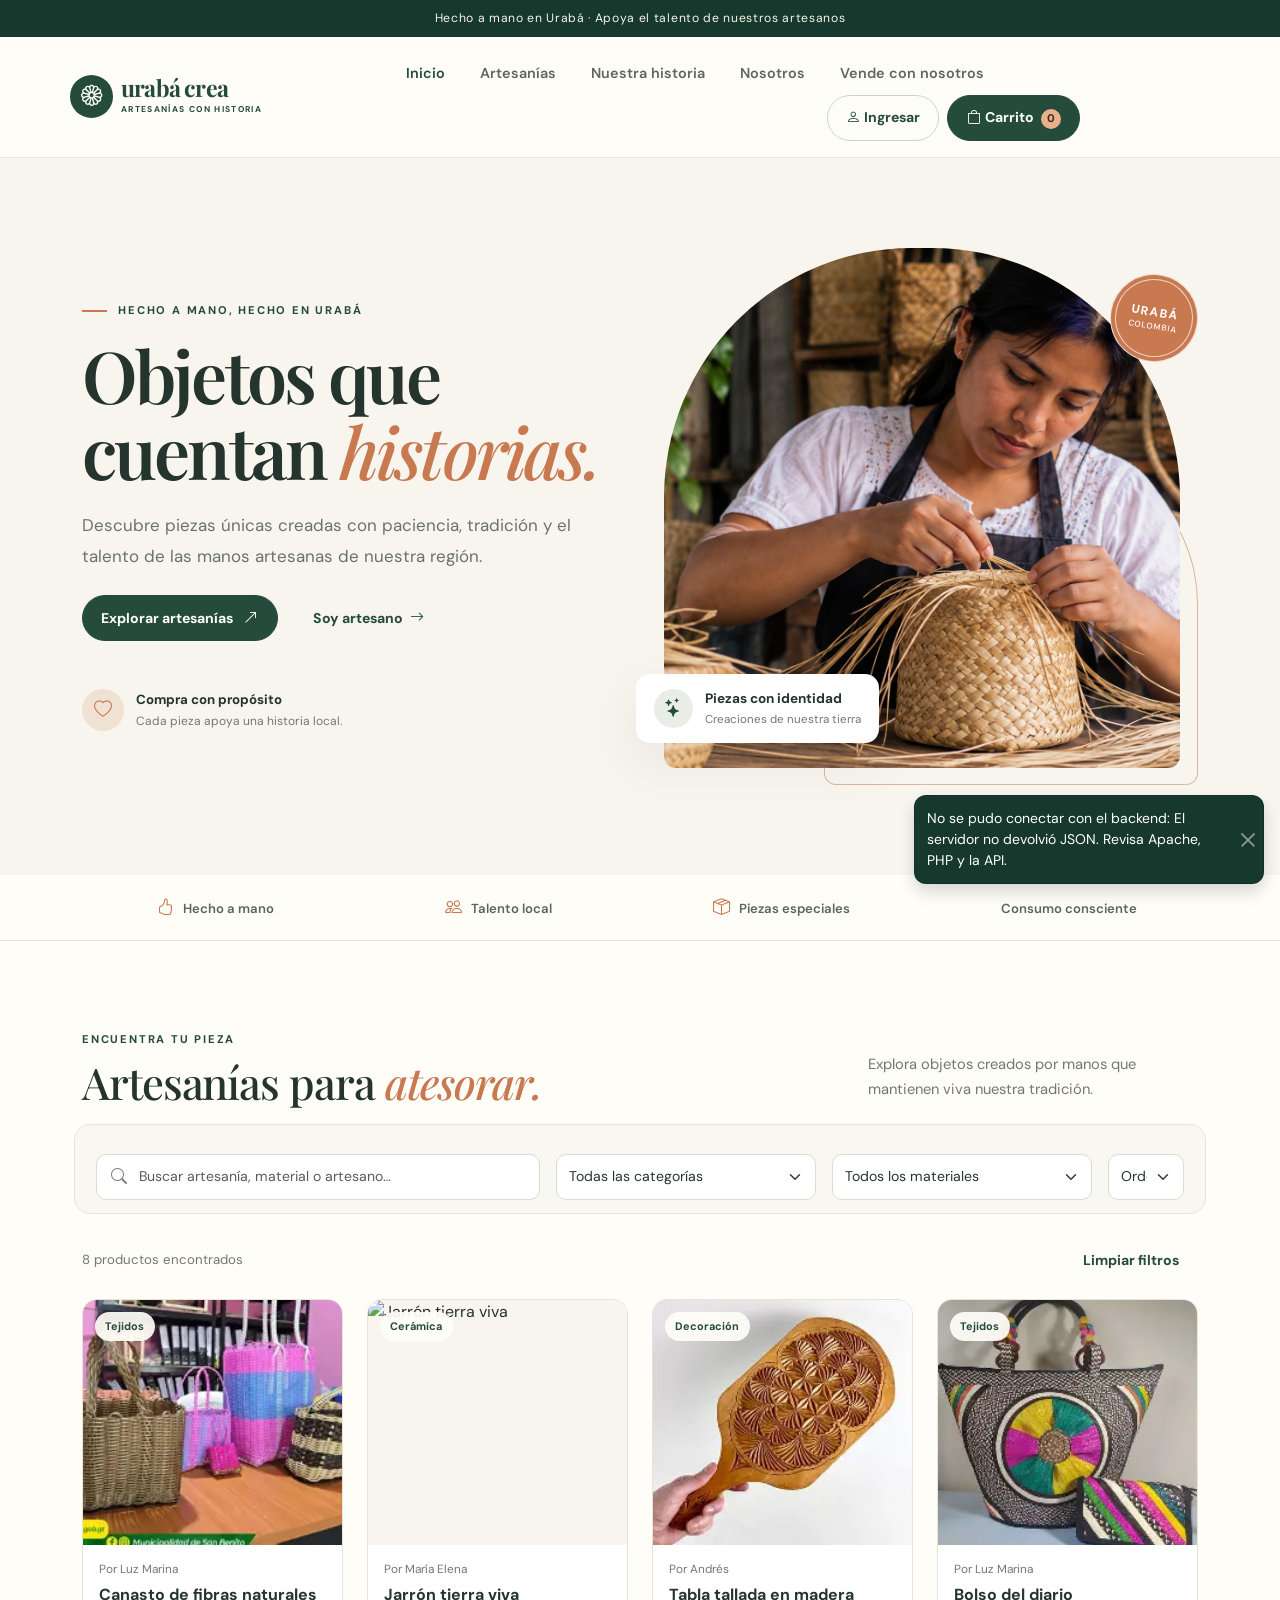
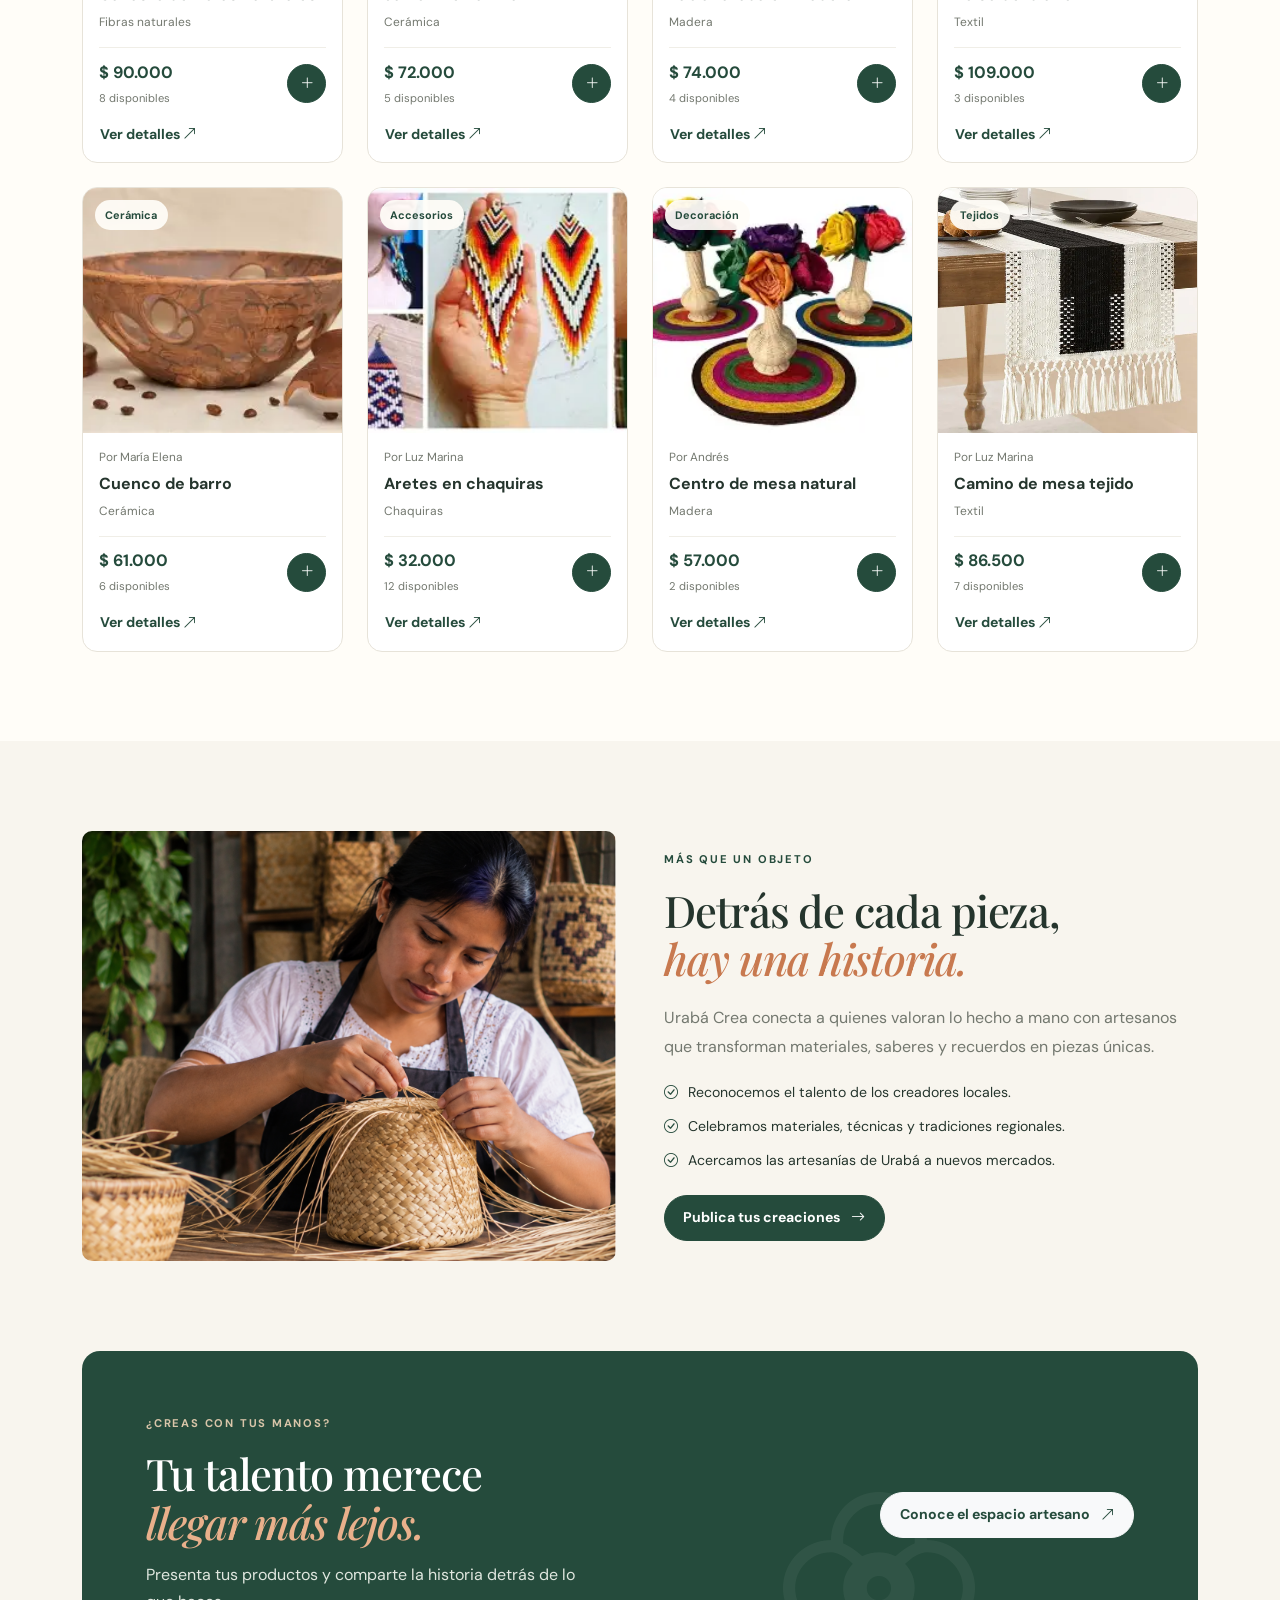
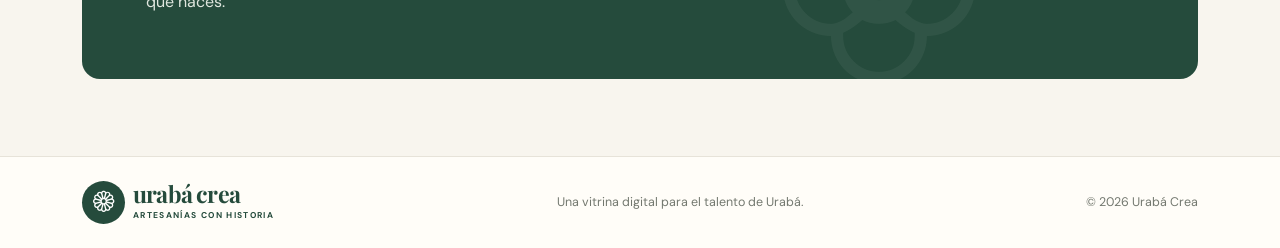
==== index.html @ 1df89063 "primera version del proyecto Uraba crea." ====
<!doctype html>
<html lang="es">

<head>
  <meta charset="utf-8">
  <meta name="viewport" content="width=device-width, initial-scale=1">
  <meta name="description"
    content="Urabá Crea: marketplace de artesanías regionales hechas a mano por el talento de Urabá.">
  <title>Urabá Crea | Artesanías con historia</title>

  <!-- Bootstrap 5: framework CSS para cuadrículas, formularios, botones y diseño adaptable -->
  <link href="https://cdn.jsdelivr.net/npm/bootstrap@5.3.3/dist/css/bootstrap.min.css" rel="stylesheet">
  <!-- Bootstrap Icons -->
  <link href="https://cdn.jsdelivr.net/npm/bootstrap-icons@1.11.3/font/bootstrap-icons.min.css" rel="stylesheet">
  <!-- Tipografías de marca -->
  <link rel="preconnect" href="https://fonts.googleapis.com">
  <link rel="preconnect" href="https://fonts.gstatic.com" crossorigin>
  <link
    href="https://fonts.googleapis.com/css2?family=DM+Sans:wght@400;500;600;700&family=Playfair+Display:wght@500;600;700&display=swap"
    rel="stylesheet">
  <link rel="stylesheet" href="css/styles.css">
</head>

<body>
  <div class="announcement">
    Hecho a mano en Urabá <span aria-hidden="true">·</span> Apoya el talento de nuestros artesanos
  </div>

  <header class="site-header sticky-top">
    <nav class="navbar navbar-expand-lg container py-3" aria-label="Navegación principal">
      <a class="brand d-flex align-items-center gap-2 text-decoration-none" href="#inicio"
        aria-label="Urabá Crea, inicio">
        <span class="brand-mark"><i class="bi bi-flower1" aria-hidden="true"></i></span>
        <span><strong>urabá crea</strong><small>ARTESANÍAS CON HISTORIA</small></span>
      </a>
      <button class="navbar-toggler" type="button" data-bs-toggle="collapse" data-bs-target="#mainNav"
        aria-controls="mainNav" aria-expanded="false" aria-label="Abrir menú">
        <span class="navbar-toggler-icon"></span>
      </button>
      <div class="collapse navbar-collapse" id="mainNav">
        <ul class="navbar-nav mx-auto my-3 my-lg-0 gap-lg-2">
          <li class="nav-item"><a class="nav-link active" href="#inicio">Inicio</a></li>
          <li class="nav-item"><a class="nav-link" href="#catalogo">Artesanías</a></li>
          <li class="nav-item"><a class="nav-link" href="#historia">Nuestra historia</a></li>


          <li class="nav-item">
            <a class="nav-link" href="#nosotros">Nosotros</a>
          </li>

          <li class="nav-item">
            <button class="nav-link" id="openSellerFromNav" type="button">
              Vende con nosotros
            </button>

            <div class="d-flex align-items-center gap-2">
              <button class="btn btn-outline-brand" id="openLogin" type="button"><i
                  class="bi bi-person me-1"></i>Ingresar</button>
              <button class="btn btn-brand position-relative" id="openCart" type="button" aria-label="Abrir carrito">
                <i class="bi bi-bag me-1"></i>Carrito <span class="cart-count" id="cartCount">0</span>
              </button>
            </div>
      </div>
    </nav>
  </header>

  <main>
    <section class="hero-section" id="inicio">
      <div class="container">
        <div class="row align-items-center g-5">
          <div class="col-lg-6">
            <p class="eyebrow"><span></span> HECHO A MANO, HECHO EN URABÁ</p>
            <h1>Objetos que cuentan <em>historias.</em></h1>
            <p class="hero-copy">Descubre piezas únicas creadas con paciencia, tradición y el talento de las manos
              artesanas de nuestra región.</p>
            <div class="d-flex flex-wrap gap-3 mt-4">
              <a class="btn btn-brand btn-lg" href="#catalogo">Explorar artesanías <i
                  class="bi bi-arrow-up-right ms-2"></i></a>
              <button class="btn btn-text btn-lg" id="heroSeller" type="button">Soy artesano <i
                  class="bi bi-arrow-right ms-1"></i></button>
            </div>
            <div class="hero-proof mt-5">
              <div class="proof-icon"><i class="bi bi-heart"></i></div>
              <div><strong>Compra con propósito</strong><span>Cada pieza apoya una historia local.</span></div>
            </div>
          </div>
          <div class="col-lg-6">
            <div class="hero-art">

              <img src="img/Secciones/Artesano.png" alt="Artesanías de Urabá hechas a mano" class="hero-image">

              <div class="hero-note"><span class="note-icon"><i class="bi bi-stars"></i></span><span><strong>Piezas con
                    identidad</strong><small>Creaciones de nuestra tierra</small></span></div>
              <div class="hero-stamp" aria-hidden="true">URABÁ<br><span>COLOMBIA</span></div>
            </div>
          </div>
        </div>
      </div>
    </section>

    <section class="trust-strip" aria-label="Beneficios de Urabá Crea">
      <div class="container">
        <div class="row g-3 text-center">
          <div class="col-6 col-lg-3"><i class="bi bi-hand-thumbs-up"></i><span>Hecho a mano</span></div>
          <div class="col-6 col-lg-3"><i class="bi bi-people"></i><span>Talento local</span></div>
          <div class="col-6 col-lg-3"><i class="bi bi-box-seam"></i><span>Piezas especiales</span></div>
          <div class="col-6 col-lg-3"><i class="bi bi-leaf"></i><span>Consumo consciente</span></div>
        </div>
      </div>
    </section>

    <section class="section-space" id="catalogo">
      <div class="container">
        <div class="section-heading">
          <div>
            <p class="eyebrow">ENCUENTRA TU PIEZA</p>
            <h2>Artesanías para <em>atesorar.</em></h2>
          </div>
          <p>Explora objetos creados por manos que mantienen viva nuestra tradición.</p>
        </div>

        <div class="catalog-toolbar row g-3 align-items-center mb-4">
          <div class="col-lg-5">
            <label class="visually-hidden" for="searchInput">Buscar productos</label>
            <div class="search-wrap"><i class="bi bi-search"></i><input id="searchInput" type="search"
                class="form-control" placeholder="Buscar artesanía, material o artesano…"></div>
          </div>
          <div class="col-6 col-lg-3">
            <label class="visually-hidden" for="categoryFilter">Filtrar por categoría</label>
            <select class="form-select" id="categoryFilter">
              <option value="all">Todas las categorías</option>
              <option value="Decoración">Decoración</option>
              <option value="Tejidos">Tejidos</option>
              <option value="Cerámica">Cerámica</option>
              <option value="Accesorios">Accesorios</option>
            </select>
          </div>
          <div class="col-6 col-lg-3">
            <label class="visually-hidden" for="materialFilter">Filtrar por material</label>
            <select class="form-select" id="materialFilter">
              <option value="all">Todos los materiales</option>
              <option value="Madera">Madera</option>
              <option value="Fibras naturales">Fibras naturales</option>
              <option value="Cerámica">Cerámica</option>
              <option value="Textil">Textil</option>
              <option value="Semillas">Semillas</option>
            </select>
          </div>
          <div class="col-lg-1">
            <label class="visually-hidden" for="sortFilter">Ordenar</label>
            <select class="form-select" id="sortFilter" aria-label="Ordenar productos">
              <option value="featured">Orden</option>
              <option value="low">Menor precio</option>
              <option value="high">Mayor precio</option>
              <option value="name">Nombre</option>
            </select>
          </div>
        </div>
        <div class="d-flex justify-content-between align-items-center mb-3">
          <p class="results-label mb-0" id="resultsCount" aria-live="polite">Productos destacados</p>
          <button class="btn btn-sm btn-link text-decoration-none reset-link" id="clearFilters" type="button">Limpiar
            filtros</button>
        </div>
        <div class="row g-4" id="productGrid" aria-live="polite"></div>
        <div class="empty-state d-none" id="emptyProducts">
          <i class="bi bi-search"></i>
          <h3>No encontramos resultados</h3>
          <p>Prueba con otra palabra o cambia los filtros.</p>
        </div>
      </div>
    </section>

    <section class="story-section section-space" id="historia">
      <div class="container">
        <div class="row align-items-center g-5">
          <div class="col-lg-6">

            <img src="img/Secciones/Artesano.png" alt="Artesana elaborando una pieza artesanal" class="story-image">

          </div>
          <div class="col-lg-6">
            <p class="eyebrow">MÁS QUE UN OBJETO</p>
            <h2>Detrás de cada pieza,<br><em>hay una historia.</em></h2>
            <p class="story-copy">Urabá Crea conecta a quienes valoran lo hecho a mano con artesanos que transforman
              materiales, saberes y recuerdos en piezas únicas.</p>
            <div class="story-points">
              <div><i class="bi bi-check-circle"></i><span>Reconocemos el talento de los creadores locales.</span></div>
              <div><i class="bi bi-check-circle"></i><span>Celebramos materiales, técnicas y tradiciones
                  regionales.</span></div>
              <div><i class="bi bi-check-circle"></i><span>Acercamos las artesanías de Urabá a nuevos mercados.</span>
              </div>
            </div>
            <button class="btn btn-brand mt-4" id="storySeller" type="button">Publica tus creaciones <i
                class="bi bi-arrow-right ms-2"></i></button>
          </div>
        </div>
      </div>
    </section>

    <section class="seller-cta">
      <div class="container">
        <div class="seller-cta-inner">
          <div>
            <p class="eyebrow">¿CREAS CON TUS MANOS?</p>
            <h2>Tu talento merece<br><em>llegar más lejos.</em></h2>
            <p>Presenta tus productos y comparte la historia detrás de lo que haces.</p>
          </div>
          <button class="btn btn-light btn-lg" id="sellerCta" type="button">Conoce el espacio artesano <i
              class="bi bi-arrow-up-right ms-2"></i></button>
          <span class="cta-decoration" aria-hidden="true"><i class="bi bi-flower2"></i></span>
        </div>
      </div>
    </section>
  </main>

  <footer class="site-footer">
    <div class="container py-4 d-flex flex-column flex-md-row justify-content-between align-items-center gap-3">
      <a class="brand d-flex align-items-center gap-2 text-decoration-none" href="#inicio"><span class="brand-mark"><i
            class="bi bi-flower1"></i></span><span><strong>urabá crea</strong><small>ARTESANÍAS CON
            HISTORIA</small></span></a>
      <p class="mb-0">Una vitrina digital para el talento de Urabá.</p>
      <span>© <span id="currentYear"></span> Urabá Crea</span>
    </div>
  </footer>

  <!-- Panel del carrito -->
  <div class="offcanvas offcanvas-end cart-panel" tabindex="-1" id="cartPanel" aria-labelledby="cartTitle">
    <div class="offcanvas-header">
      <div>
        <p class="eyebrow mb-1">TU SELECCIÓN</p>
        <h2 class="offcanvas-title" id="cartTitle">Mi carrito</h2>
      </div><button type="button" class="btn-close" data-bs-dismiss="offcanvas" aria-label="Cerrar carrito"></button>
    </div>
    <div class="offcanvas-body d-flex flex-column">
      <div id="cartItems" class="cart-items flex-grow-1"></div>
      <div class="cart-summary">
        <div class="d-flex justify-content-between"><span>Subtotal</span><strong id="cartSubtotal">$ 0</strong></div>
        <small>Los costos de envío se calcularán al confirmar el pedido.</small><button class="btn btn-brand w-100 mt-3"
          id="checkoutButton" type="button">Continuar compra <i class="bi bi-arrow-right ms-2"></i></button>
        <p class="small text-secondary mt-2 mb-0">Demostración: el pago real requiere backend y pasarela de pago.</p>
      </div>
    </div>
  </div>

  <!-- Modal de detalle de producto -->
  <div class="modal fade" id="productModal" tabindex="-1" aria-labelledby="productModalTitle" aria-hidden="true">
    <div class="modal-dialog modal-lg modal-dialog-centered">
      <div class="modal-content product-modal-content">
        <div class="modal-header border-0"><button type="button" class="btn-close ms-auto" data-bs-dismiss="modal"
            aria-label="Cerrar detalle"></button></div>
        <div class="modal-body pt-0" id="productModalBody"></div>
      </div>
    </div>
  </div>

  <!-- Modal de acceso / registro -->
  <div class="modal fade" id="loginModal" tabindex="-1" aria-labelledby="loginTitle" aria-hidden="true">
    <div class="modal-dialog modal-dialog-centered">
      <div class="modal-content form-modal">
        <div class="modal-header border-0">
          <div>
            <p class="eyebrow mb-1">BIENVENIDO A CASA</p>
            <h2 class="modal-title" id="loginTitle">Tu espacio en Urabá Crea</h2>
          </div><button type="button" class="btn-close" data-bs-dismiss="modal" aria-label="Cerrar"></button>
        </div>
        <div class="modal-body">
          <div class="auth-tabs nav nav-pills mb-4" role="tablist"><button class="nav-link active" id="loginTab"
              data-bs-toggle="pill" data-bs-target="#loginPane" type="button" role="tab">Ingresar</button><button
              class="nav-link" id="registerTab" data-bs-toggle="pill" data-bs-target="#registerPane" type="button"
              role="tab">Crear cuenta</button></div>
          <div class="tab-content">
            <div class="tab-pane fade show active" id="loginPane" role="tabpanel">
              <form id="loginForm">
                <div class="mb-3"><label class="form-label" for="loginEmail">Correo electrónico</label><input
                    class="form-control" type="email" id="loginEmail" required autocomplete="email"
                    placeholder="tu@correo.com"></div>
                <div class="mb-3"><label class="form-label" for="loginPassword">Contraseña</label><input
                    class="form-control" type="password" id="loginPassword" required autocomplete="current-password"
                    placeholder="Tu contraseña"></div><button class="btn btn-brand w-100"
                  type="submit">Ingresar</button>
                <p class="form-note mt-3 mb-0">Tu contraseña se envía al servidor local y se almacena protegida.
                </p>
              </form>
            </div>
            <div class="tab-pane fade" id="registerPane" role="tabpanel">
              <form id="registerForm">
                <div class="mb-3"><label class="form-label" for="registerName">Nombre completo</label><input
                    class="form-control" id="registerName" required autocomplete="name" placeholder="Tu nombre"></div>
                <div class="mb-3"><label class="form-label" for="registerEmail">Correo electrónico</label><input
                    class="form-control" type="email" id="registerEmail" required autocomplete="email"
                    placeholder="tu@correo.com"></div>
                <div class="mb-3"><label class="form-label" for="registerRole">Quiero participar como</label><select
                    class="form-select" id="registerRole" required>
                    <option value="cliente">Cliente</option>
                    <option value="artesano">Artesano/a</option>
                  </select></div>
                <div class="mb-3"><label class="form-label" for="registerPassword">Crear contraseña</label><input
                    class="form-control" type="password" id="registerPassword" required minlength="8"
                    autocomplete="new-password" placeholder="Mínimo 8 caracteres"></div><button
                  class="btn btn-brand w-100" type="submit">Crear cuenta</button>
                <p class="form-note mt-3 mb-0">La cuenta se guardará en la base de datos de Urabá Crea.</p>
              </form>
            </div>
          </div>
        </div>
      </div>
    </div>
  </div>

  <!-- Panel del artesano -->
  <div class="modal fade" id="sellerModal" tabindex="-1" aria-labelledby="sellerTitle" aria-hidden="true">
    <div class="modal-dialog modal-xl modal-dialog-centered modal-dialog-scrollable">
      <div class="modal-content seller-modal">
        <div class="modal-header seller-modal-header">
          <div>
            <p class="eyebrow mb-1">ESPACIO DEL CREADOR</p>
            <h2 class="modal-title" id="sellerTitle">Panel del artesano</h2>
            <p class="mb-0 text-secondary">Administra tus publicaciones y existencias guardadas en la base de datos.</p>
          </div><button type="button" class="btn-close" data-bs-dismiss="modal" aria-label="Cerrar panel"></button>
        </div>
        <div class="modal-body">
          <div class="demo-alert"><i class="bi bi-shield-check"></i><span><strong>Panel conectado.</strong> Tus productos se guardan en MySQL y solo tú puedes administrar tus publicaciones.</span></div>
          <div class="seller-toolbar row align-items-end g-3 mb-4">
            <div class="col-lg-6"><p class="mb-1 text-secondary small">Cuenta de artesano</p><strong id="sellerIdentity">Mi espacio de trabajo</strong></div>
            <div class="col-lg-6 text-lg-end"><button class="btn btn-brand" id="newProductButton" type="button"><i
                  class="bi bi-plus-lg me-1"></i>Agregar producto</button></div>
          </div>
          <div class="row g-3 mb-4" id="sellerStats"></div>
          <div class="seller-product-form d-none mb-4" id="sellerFormWrap">
            <div class="d-flex justify-content-between align-items-center mb-3">
              <h3 id="sellerFormTitle">Nuevo producto</h3><button type="button" class="btn-close" id="cancelProductForm"
                aria-label="Cancelar edición"></button>
            </div>
            <form id="sellerProductForm" class="row g-3">
              <input type="hidden" id="editProductId">
              <div class="col-md-6"><label class="form-label" for="productName">Nombre del producto</label><input
                  class="form-control" id="productName" required maxlength="80" placeholder="Ej. Canasto tejido"></div>
              <input type="hidden" id="productCraftsperson">
              <div class="col-md-4"><label class="form-label" for="productCategory">Categoría</label><select
                  class="form-select" id="productCategory" required>
                  <option>Decoración</option>
                  <option>Tejidos</option>
                  <option>Cerámica</option>
                  <option>Accesorios</option>
                </select></div>
              <div class="col-md-4"><label class="form-label" for="productMaterial">Material</label><select
                  class="form-select" id="productMaterial" required>
                  <option>Madera</option>
                  <option>Fibras naturales</option>
                  <option>Cerámica</option>
                  <option>Textil</option>
                  <option>Semillas</option>
                </select></div>
              <div class="col-md-4"><label class="form-label" for="productPrice">Precio (COP)</label><input
                  class="form-control" id="productPrice" type="number" min="1" step="100" required placeholder="45000">
              </div>
              <div class="col-md-4"><label class="form-label" for="productStock">Unidades disponibles</label><input
                  class="form-control" id="productStock" type="number" min="0" step="1" required value="1"></div>

              <div class="col-md-8">
                <label class="form-label" for="productImage">
                  Fotografía del producto
                </label>
                <input class="form-control" id="productImage" type="file" accept="image/*">
                <img id="productImagePreview" alt="Vista previa del producto" class="img-fluid rounded mt-2 d-none"
                  style="max-height: 180px; object-fit: contain;">
              </div>

              <div class="col-12"><label class="form-label" for="productDescription">Descripción</label><textarea
                  class="form-control" id="productDescription" rows="3" required maxlength="500"
                  placeholder="Cuenta cómo se hizo y qué lo hace especial…"></textarea></div>
              <div class="col-12 d-flex gap-2 flex-wrap"><button class="btn btn-brand" type="submit">Guardar
                  producto</button><button class="btn btn-outline-brand" type="button"
                  id="cancelProductForm2">Cancelar</button></div>
            </form>
          </div>
          <div class="table-responsive seller-table-wrap">
            <table class="table align-middle">
              <thead>
                <tr>
                  <th>Producto</th>
                  <th>Precio</th>
                  <th>Existencias</th>
                  <th>Estado</th>
                  <th class="text-end">Acciones</th>
                </tr>
              </thead>
              <tbody id="sellerProductRows"></tbody>
            </table>
          </div>
          <p class="small text-secondary mt-3 mb-0">Este selector simula distintos perfiles para probar la interfaz. No
            es un control de seguridad: en producción, el servidor debe identificar al artesano y autorizar cada
            operación.</p>
        </div>
      </div>
    </div>
  </div>

  <div class="toast-container position-fixed bottom-0 end-0 p-3">
    <div id="appToast" class="toast app-toast" role="status" aria-live="polite" aria-atomic="true">
      <div class="d-flex">
        <div class="toast-body" id="toastMessage">Listo.</div><button type="button" class="btn-close me-2 m-auto"
          data-bs-dismiss="toast" aria-label="Cerrar mensaje"></button>
      </div>
    </div>
  </div>

  <script src="https://cdn.jsdelivr.net/npm/bootstrap@5.3.3/dist/js/bootstrap.bundle.min.js"></script>
  <script src="js/script.js" defer></script>
</body>

</html>
---- css/styles.css ----
:root {
  --green: #254b3c;
  --green-dark: #17382d;
  --green-soft: #e8eee6;
  --cream: #f8f5ee;
  --paper: #fffdf8;
  --orange: #c8794f;
  --ink: #25352d;
  --muted: #73786f;
  --line: #e7e3d9;
  --shadow: 0 18px 50px rgba(37, 53, 45, .08);
}

* {
  box-sizing: border-box;
}

html {
  scroll-behavior: smooth;
  scroll-padding-top: 100px;
}

body {
  margin: 0;
  background: var(--paper);
  color: var(--ink);
  font-family: "DM Sans", sans-serif;
}

h1,
h2,
h3,
.brand strong {
  font-family: "Playfair Display", Georgia, serif;
}

h1 {
  font-size: clamp(2.8rem, 5.6vw, 5rem);
  line-height: 1.06;
  letter-spacing: -.04em;
  font-weight: 600;
}

h1 em,
h2 em {
  color: var(--orange);
  font-weight: 500;
}

h2 {
  font-size: clamp(2rem, 3.4vw, 3.1rem);
  line-height: 1.12;
  letter-spacing: -.025em;
}

.announcement {
  background: var(--green-dark);
  color: #f7f3e9;
  text-align: center;
  padding: .58rem 1rem;
  font-size: .76rem;
  letter-spacing: .055em;
}

.site-header {
  background: rgba(255, 253, 248, .96);
  border-bottom: 1px solid rgba(231, 227, 217, .85);
  backdrop-filter: blur(16px);
}

.brand {
  color: var(--green);
  min-width: max-content;
}

.brand-mark {
  width: 43px;
  height: 43px;
  display: grid;
  place-items: center;
  border-radius: 50%;
  background: var(--green);
  color: white;
  font-size: 1.35rem;
}

.brand strong {
  display: block;
  font-size: 1.45rem;
  line-height: 1;
  letter-spacing: -.035em;
}

.brand small {
  display: block;
  font-size: .53rem;
  letter-spacing: .16em;
  margin-top: .3rem;
  font-weight: 700;
}

.navbar-nav .nav-link {
  color: #5c675e;
  font-size: .9rem;
  font-weight: 600;
  padding: .65rem .85rem !important;
  border: 0;
  background: transparent;
}

.navbar-nav .nav-link:hover,
.navbar-nav .nav-link.active {
  color: var(--green);
}

.btn {
  border-radius: 999px;
  padding: .7rem 1.15rem;
  font-weight: 700;
  font-size: .88rem;
}

.btn-brand {
  background: var(--green);
  border: 1px solid var(--green);
  color: white;
}

.btn-brand:hover,
.btn-brand:focus {
  background: var(--green-dark);
  border-color: var(--green-dark);
  color: white;
}

.btn-outline-brand {
  border: 1px solid #cbd4c9;
  color: var(--green);
  background: transparent;
}

.btn-outline-brand:hover {
  background: var(--green-soft);
  border-color: var(--green);
  color: var(--green-dark);
}

.btn-text {
  color: var(--green);
}

.btn-text:hover {
  color: var(--orange);
}

.cart-count {
  display: inline-grid;
  place-items: center;
  min-width: 20px;
  height: 20px;
  padding: 0 5px;
  margin-left: 4px;
  border-radius: 99px;
  background: #e9b08b;
  color: #38281d;
  font-size: .7rem;
}

.hero-section {
  padding: clamp(3rem, 7vw, 6.5rem) 0;
  background: var(--cream);
  overflow: hidden;
}

.eyebrow {
  color: var(--green);
  font-size: .7rem;
  font-weight: 700;
  letter-spacing: .16em;
  margin-bottom: 1.1rem;
}

.eyebrow span {
  display: inline-block;
  width: 25px;
  height: 2px;
  background: var(--orange);
  vertical-align: middle;
  margin-right: .4rem;
}

.hero-copy {
  max-width: 510px;
  color: #69736a;
  font-size: 1.06rem;
  line-height: 1.8;
  margin-top: 1.4rem;
}

.hero-art {
  position: relative;
  max-width: 560px;
  margin-left: auto;
  padding: 0 1.1rem 1.1rem 0;
}

.hero-image {
  display: block;
  width: 100%;
  height: clamp(350px, 42vw, 520px);
  object-fit: cover;
  border-radius: 48% 48% 12px 12px;
}

.hero-art::after {
  content: "";
  position: absolute;
  z-index: 0;
  right: 0;
  bottom: 0;
  width: 70%;
  height: 65%;
  border: 1px solid #d5b99f;
  border-radius: 48% 48% 12px 12px;
  pointer-events: none;
}

.hero-image {
  position: relative;
  z-index: 1;
}

.hero-note {
  position: absolute;
  z-index: 2;
  left: -28px;
  bottom: 42px;
  display: flex;
  align-items: center;
  gap: .8rem;
  background: white;
  padding: .9rem 1.1rem;
  border-radius: 14px;
  box-shadow: var(--shadow);
}

.note-icon {
  display: grid;
  place-items: center;
  width: 39px;
  height: 39px;
  border-radius: 50%;
  color: var(--green);
  background: var(--green-soft);
  font-size: 1.2rem;
}

.hero-note strong,
.hero-note small {
  display: block;
}

.hero-note strong {
  font-size: .85rem;
}

.hero-note small {
  color: var(--muted);
  font-size: .72rem;
  margin-top: .15rem;
}

.hero-stamp {
  position: absolute;
  z-index: 2;
  right: 0;
  top: 26px;
  display: grid;
  place-content: center;
  width: 88px;
  height: 88px;
  border: 1px solid rgba(255, 255, 255, .7);
  outline: 1px solid rgba(255, 255, 255, .7);
  outline-offset: -6px;
  border-radius: 50%;
  background: var(--orange);
  color: white;
  text-align: center;
  font-size: .75rem;
  font-weight: 700;
  letter-spacing: .08em;
  transform: rotate(10deg);
}

.hero-stamp span {
  font-size: .52rem;
  font-weight: 500;
}

.hero-proof {
  display: flex;
  align-items: center;
  gap: .75rem;
}

.proof-icon {
  display: grid;
  place-items: center;
  width: 42px;
  height: 42px;
  background: #f0e2d3;
  color: var(--orange);
  border-radius: 50%;
  font-size: 1.1rem;
}

.hero-proof strong,
.hero-proof span {
  display: block;
}

.hero-proof strong {
  font-size: .83rem;
}

.hero-proof span {
  font-size: .75rem;
  color: var(--muted);
  margin-top: .15rem;
}

.trust-strip {
  padding: 1.25rem 0;
  background: var(--paper);
  border-bottom: 1px solid var(--line);
}

.trust-strip .col-6 {
  color: #59665c;
  font-size: .82rem;
  font-weight: 600;
}

.trust-strip i {
  color: var(--orange);
  font-size: 1.05rem;
  margin-right: .55rem;
}

.section-space {
  padding: clamp(3.8rem, 7vw, 6rem) 0;
}

.section-heading {
  display: flex;
  align-items: end;
  justify-content: space-between;
  gap: 2rem;
  margin-bottom: 2.1rem;
}

.section-heading .eyebrow {
  margin-bottom: .65rem;
}

.section-heading h2 {
  margin: 0;
}

.section-heading>p {
  max-width: 330px;
  margin: 0 0 .3rem;
  color: var(--muted);
  line-height: 1.7;
  font-size: .92rem;
}

.catalog-toolbar {
  background: #f9f7f1;
  border: 1px solid var(--line);
  padding: .8rem;
  border-radius: 16px;
}

.form-control,
.form-select {
  min-height: 46px;
  border: 1px solid #dddcd2;
  border-radius: 10px;
  color: var(--ink);
  background-color: white;
  font-size: .88rem;
}

.form-control:focus,
.form-select:focus {
  border-color: #7e9c89;
  box-shadow: 0 0 0 .2rem rgba(37, 75, 60, .12);
}

.search-wrap {
  position: relative;
}

.search-wrap i {
  position: absolute;
  left: 15px;
  top: 50%;
  transform: translateY(-50%);
  color: #788176;
}

.search-wrap .form-control {
  padding-left: 42px;
}

.results-label {
  color: var(--muted);
  font-size: .83rem;
}

.reset-link {
  color: var(--green);
  font-weight: 700;
}

.product-card {
  height: 100%;
  overflow: hidden;
  border: 1px solid var(--line);
  border-radius: 15px;
  background: white;
  transition: transform .22s ease, box-shadow .22s ease;
}

.product-card:hover {
  transform: translateY(-4px);
  box-shadow: var(--shadow);
}

.product-photo-wrap {
  position: relative;
  overflow: hidden;
  background: var(--cream);
}

.product-photo {
  width: 100%;
  height: 245px;
  object-fit: cover;
  display: block;
  transition: transform .4s ease;
}

.product-card:hover .product-photo {
  transform: scale(1.035);
}

.product-category {
  position: absolute;
  left: 12px;
  top: 12px;
  padding: .4rem .65rem;
  border-radius: 99px;
  background: rgba(255, 253, 248, .93);
  color: var(--green);
  font-size: .68rem;
  font-weight: 700;
}

.product-body {
  padding: 1rem 1rem 1.05rem;
}

.product-maker {
  color: var(--muted);
  font-size: .74rem;
  margin-bottom: .35rem;
}

.product-title {
  font-family: "DM Sans", sans-serif;
  font-size: 1rem;
  font-weight: 700;
  line-height: 1.35;
  margin-bottom: .45rem;
}

.product-material {
  color: var(--muted);
  font-size: .75rem;
}

.product-bottom {
  display: flex;
  align-items: center;
  justify-content: space-between;
  gap: .5rem;
  margin-top: 1rem;
  padding-top: .8rem;
  border-top: 1px solid #f0eee7;
}

.product-price {
  color: var(--green);
  font-weight: 700;
  font-size: 1.03rem;
}

.product-add {
  width: 39px;
  height: 39px;
  display: grid;
  place-items: center;
  padding: 0;
  border-radius: 50%;
}

.product-add:disabled {
  opacity: .45;
  cursor: not-allowed;
}

.stock-label {
  display: block;
  font-size: .7rem;
  color: var(--muted);
  margin-top: .25rem;
}

.empty-state {
  text-align: center;
  padding: 3.5rem 1rem;
  color: var(--muted);
}

.empty-state i {
  font-size: 2rem;
  color: var(--orange);
}

.empty-state h3 {
  color: var(--ink);
  margin-top: 1rem;
}

.story-section {
  background: var(--cream);
}

.story-image-wrap {
  padding: 0 1.2rem 1.2rem 0;
  position: relative;
}

.story-image-wrap::after {
  content: "";
  position: absolute;
  z-index: 0;
  bottom: 0;
  right: 0;
  width: 70%;
  height: 70%;
  border: 1px solid #d6bba1;
  border-radius: 10px;
}

.story-image {
  position: relative;
  z-index: 1;
  width: 100%;
  height: 430px;
  object-fit: cover;
  border-radius: 10px;
}

.story-copy {
  color: var(--muted);
  line-height: 1.8;
  margin: 1.3rem 0;
}

.story-points {
  display: grid;
  gap: .8rem;
}

.story-points div {
  display: flex;
  gap: .65rem;
  align-items: start;
  font-size: .88rem;
}

.story-points i {
  color: var(--green);
}

.seller-cta {
  padding: 0 0 clamp(3rem, 6vw, 5rem);
  background: var(--cream);
}

.seller-cta-inner {
  position: relative;
  overflow: hidden;
  display: flex;
  align-items: center;
  justify-content: space-between;
  gap: 2rem;
  padding: clamp(2rem, 5vw, 4rem);
  background: var(--green);
  border-radius: 18px;
  color: white;
}

.seller-cta .eyebrow {
  color: #d9c5a9;
}

.seller-cta h2 {
  margin-bottom: .9rem;
}

.seller-cta h2 em {
  color: #e9b08b;
}

.seller-cta p:not(.eyebrow) {
  color: #e0e7df;
  max-width: 460px;
  margin-bottom: 0;
  line-height: 1.7;
}

.seller-cta .btn-light {
  color: var(--green);
  flex-shrink: 0;
  z-index: 1;
}

.cta-decoration {
  position: absolute;
  right: 20%;
  bottom: -60px;
  font-size: 12rem;
  color: rgba(255, 255, 255, .055);
}

.site-footer {
  background: var(--paper);
  border-top: 1px solid var(--line);
}

.site-footer p,
.site-footer>.container>span {
  color: var(--muted);
  font-size: .78rem;
}

.cart-panel {
  width: min(100%, 460px) !important;
  background: var(--paper);
}

.offcanvas-title {
  font-size: 1.9rem;
}

.cart-items {
  display: grid;
  align-content: start;
  gap: 1rem;
}

.cart-item {
  display: grid;
  grid-template-columns: 76px 1fr auto;
  gap: .8rem;
  align-items: center;
  padding-bottom: 1rem;
  border-bottom: 1px solid var(--line);
}

.cart-item img {
  width: 76px;
  height: 80px;
  object-fit: cover;
  border-radius: 10px;
}

.cart-item h3 {
  font: 700 .85rem "DM Sans", sans-serif;
  margin-bottom: .3rem;
}

.cart-item p {
  color: var(--muted);
  font-size: .75rem;
  margin-bottom: .45rem;
}

.quantity-control {
  display: inline-flex;
  align-items: center;
  gap: .6rem;
  border: 1px solid var(--line);
  border-radius: 99px;
  padding: .2rem .35rem;
}

.quantity-control button {
  border: 0;
  background: transparent;
  color: var(--green);
  width: 24px;
  height: 24px;
}

.quantity-control span {
  font-size: .78rem;
  min-width: 14px;
  text-align: center;
}

.cart-item-price {
  font-size: .82rem;
  font-weight: 700;
  white-space: nowrap;
}

.cart-empty {
  text-align: center;
  padding: 3rem 1rem;
  color: var(--muted);
}

.cart-empty i {
  font-size: 2.3rem;
  color: var(--orange);
}

.cart-empty h3 {
  color: var(--ink);
  font-size: 1.4rem;
  margin-top: .8rem;
}

.cart-summary {
  border-top: 1px solid var(--line);
  padding-top: 1.2rem;
}

.cart-summary small {
  display: block;
  color: var(--muted);
  margin-top: .6rem;
  line-height: 1.5;
}

.product-modal-content,
.form-modal,
.seller-modal {
  border: 0;
  border-radius: 18px;
  overflow: hidden;
  background: var(--paper);
}

.product-modal-content .modal-header {
  padding: 1.1rem 1.1rem 0;
}

.detail-image {
  width: 100%;
  height: 390px;
  object-fit: cover;
  border-radius: 12px;
}

.detail-price {
  color: var(--green);
  font-size: 1.4rem;
  font-weight: 700;
}

.detail-copy {
  color: var(--muted);
  line-height: 1.8;
}

.form-modal .modal-header,
.form-modal .modal-body {
  padding: 1.4rem 1.5rem;
}

.form-modal .modal-title {
  font-size: 1.75rem;
}

.auth-tabs {
  padding: .3rem;
  background: #f0eee7;
  border-radius: 99px;
}

.auth-tabs .nav-link {
  flex: 1;
  border-radius: 99px;
  color: var(--muted);
  font-size: .85rem;
  font-weight: 700;
}

.auth-tabs .nav-link.active {
  color: white;
  background: var(--green);
}

.form-label {
  font-size: .82rem;
  font-weight: 700;
}

.form-note {
  color: var(--muted);
  font-size: .73rem;
  line-height: 1.6;
}

.seller-modal-header {
  padding: 1.5rem 1.5rem 1rem;
  background: var(--cream);
}

.seller-modal-header h2 {
  font-size: 2rem;
}

.seller-modal .modal-body {
  padding: 1.5rem;
}

.demo-alert {
  display: flex;
  gap: .7rem;
  align-items: start;
  padding: 1rem;
  border: 1px solid #e9d4b8;
  border-radius: 12px;
  background: #fff8eb;
  color: #6c543a;
  font-size: .8rem;
  line-height: 1.6;
  margin-bottom: 1.4rem;
}

.demo-alert i {
  font-size: 1.1rem;
  margin-top: .1rem;
}

.seller-product-form {
  border: 1px solid var(--line);
  background: white;
  border-radius: 14px;
  padding: 1.25rem;
}

.seller-product-form h3 {
  font-size: 1.35rem;
  margin: 0;
}

.seller-table-wrap {
  border: 1px solid var(--line);
  border-radius: 12px;
  overflow: hidden;
  background: white;
}

.seller-table-wrap table {
  margin-bottom: 0;
  font-size: .82rem;
}

.seller-table-wrap thead th {
  background: #f5f3ec;
  color: #657065;
  font-size: .7rem;
  text-transform: uppercase;
  letter-spacing: .06em;
  white-space: nowrap;
  padding: .9rem;
}

.seller-table-wrap td {
  padding: .8rem .9rem;
}

.table-product {
  display: flex;
  align-items: center;
  gap: .7rem;
  min-width: 190px;
}

.table-product img {
  width: 48px;
  height: 48px;
  object-fit: cover;
  border-radius: 8px;
}

.table-product strong,
.table-product small {
  display: block;
}

.table-product small {
  color: var(--muted);
  margin-top: .2rem;
}

.stock-badge {
  display: inline-block;
  padding: .3rem .55rem;
  border-radius: 99px;
  background: var(--green-soft);
  color: var(--green);
  font-size: .7rem;
  font-weight: 700;
}

.stock-badge.low {
  background: #fff0dc;
  color: #8a4e17;
}

.stock-badge.out {
  background: #f9e5e2;
  color: #9d3d31;
}

.table-action {
  border: 1px solid var(--line);
  background: white;
  color: var(--green);
  border-radius: 8px;
  padding: .35rem .55rem;
  margin-left: .25rem;
}

.table-action:hover {
  background: var(--green-soft);
}

.app-toast {
  background: var(--green-dark);
  color: white;
  border-radius: 12px;
}

.app-toast .btn-close {
  filter: invert(1);
}

:focus-visible {
  outline: 3px solid #d48c62;
  outline-offset: 3px;
}

@media (max-width: 991.98px) {
  .navbar-collapse {
    padding: .7rem 0 .2rem;
  }

  .navbar-nav .nav-link {
    padding-left: .2rem !important;
  }

  .hero-art {
    margin: 0 auto;
    max-width: 560px;
  }

  .hero-note {
    left: 0;
  }

  .section-heading {
    align-items: start;
    flex-direction: column;
    gap: .8rem;
  }

  .section-heading>p {
    max-width: 520px;
  }

  .seller-cta-inner {
    align-items: start;
    flex-direction: column;
  }
}

@media (max-width: 575.98px) {
  .announcement {
    font-size: .65rem;
  }

  .brand strong {
    font-size: 1.25rem;
  }

  .brand-mark {
    width: 38px;
    height: 38px;
  }

  h1 {
    font-size: 2.75rem;
  }

  .hero-section {
    padding-top: 3rem;
  }

  .hero-image {
    height: 330px;
  }

  .hero-note {
    bottom: 28px;
    padding: .7rem;
  }

  .hero-stamp {
    width: 72px;
    height: 72px;
    font-size: .65rem;
  }

  .product-photo {
    height: 210px;
  }

  .story-image {
    height: 320px;
  }

  .form-modal .modal-header,
  .form-modal .modal-body,
  .seller-modal .modal-body {
    padding: 1.1rem;
  }

  .seller-modal-header {
    padding: 1.1rem;
  }

  .cart-item {
    grid-template-columns: 64px 1fr;
  }

  .cart-item img {
    width: 64px;
    height: 68px;
  }

  .cart-item-price {
    grid-column: 2;
  }
}

@media (prefers-reduced-motion: reduce) {

  *,
  *::before,
  *::after {
    scroll-behavior: auto !important;
    transition-duration: .01ms !important;
    animation-duration: .01ms !important;
  }
}
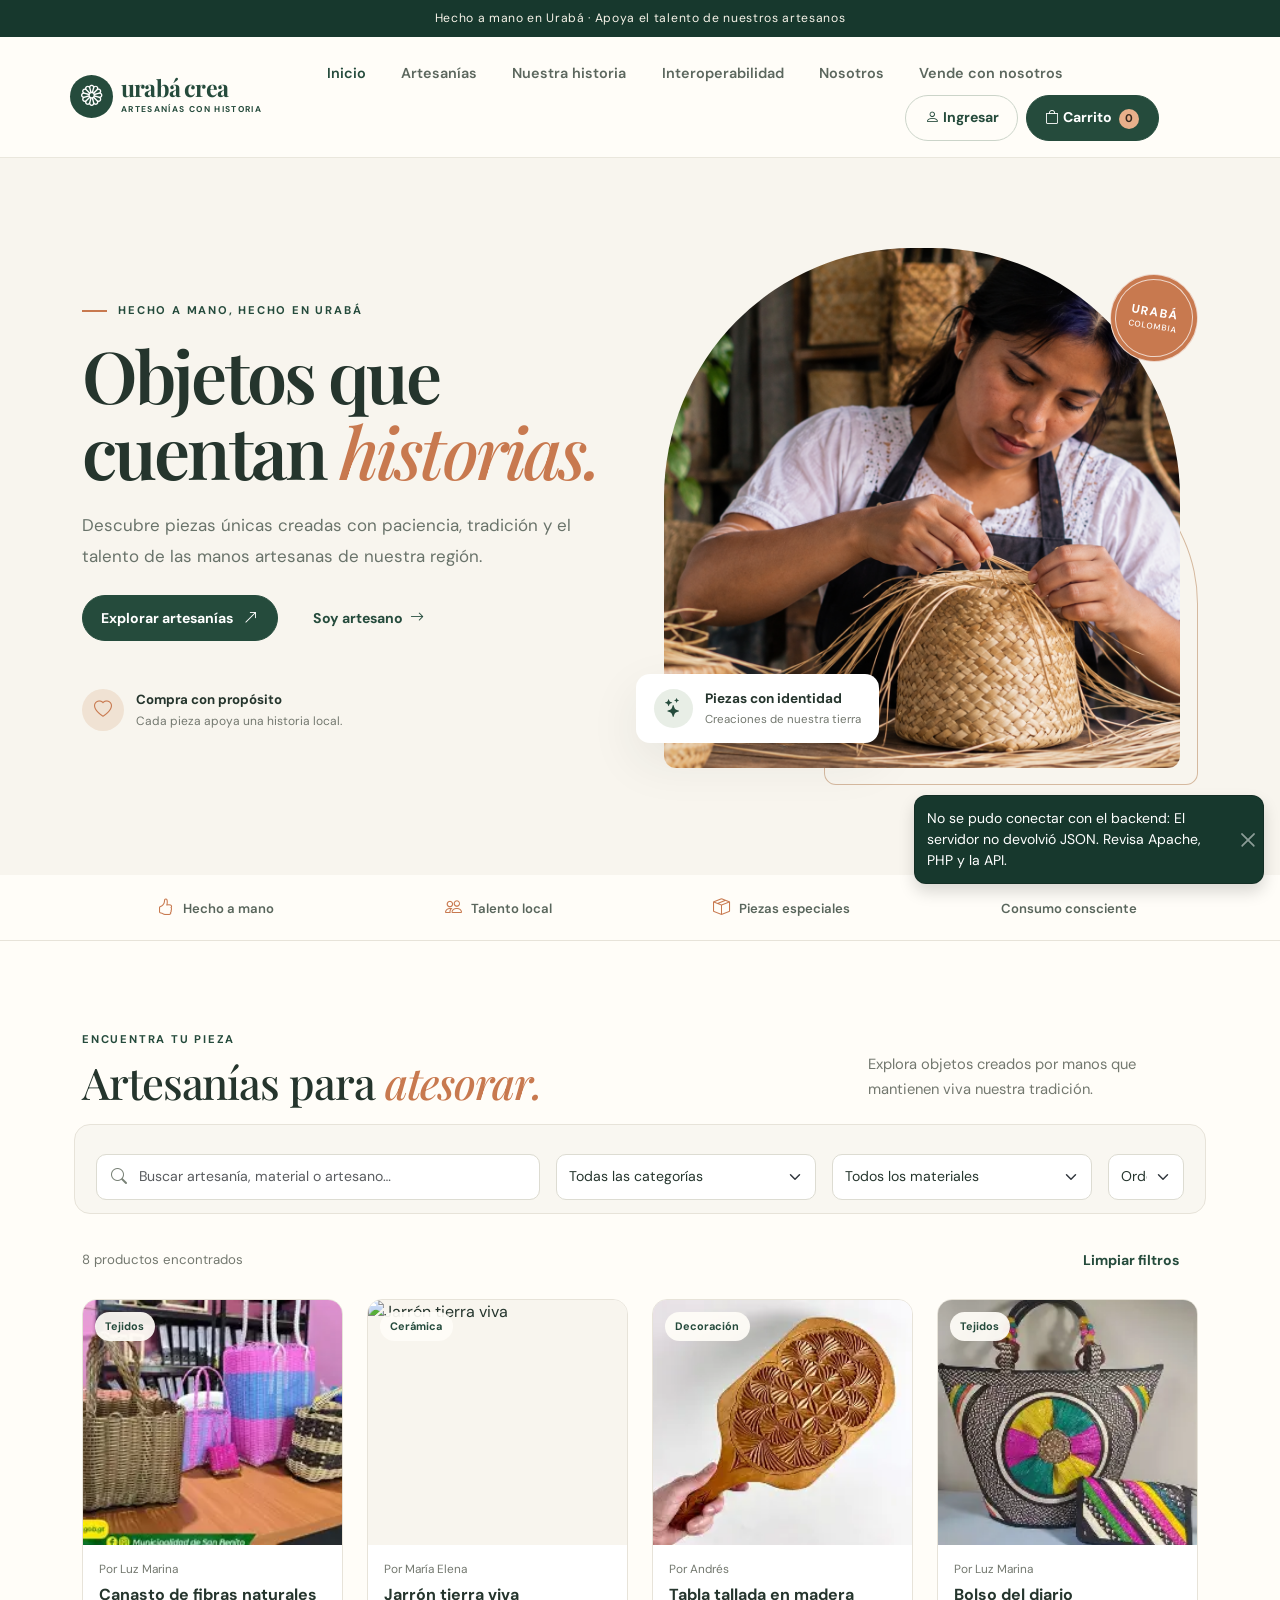
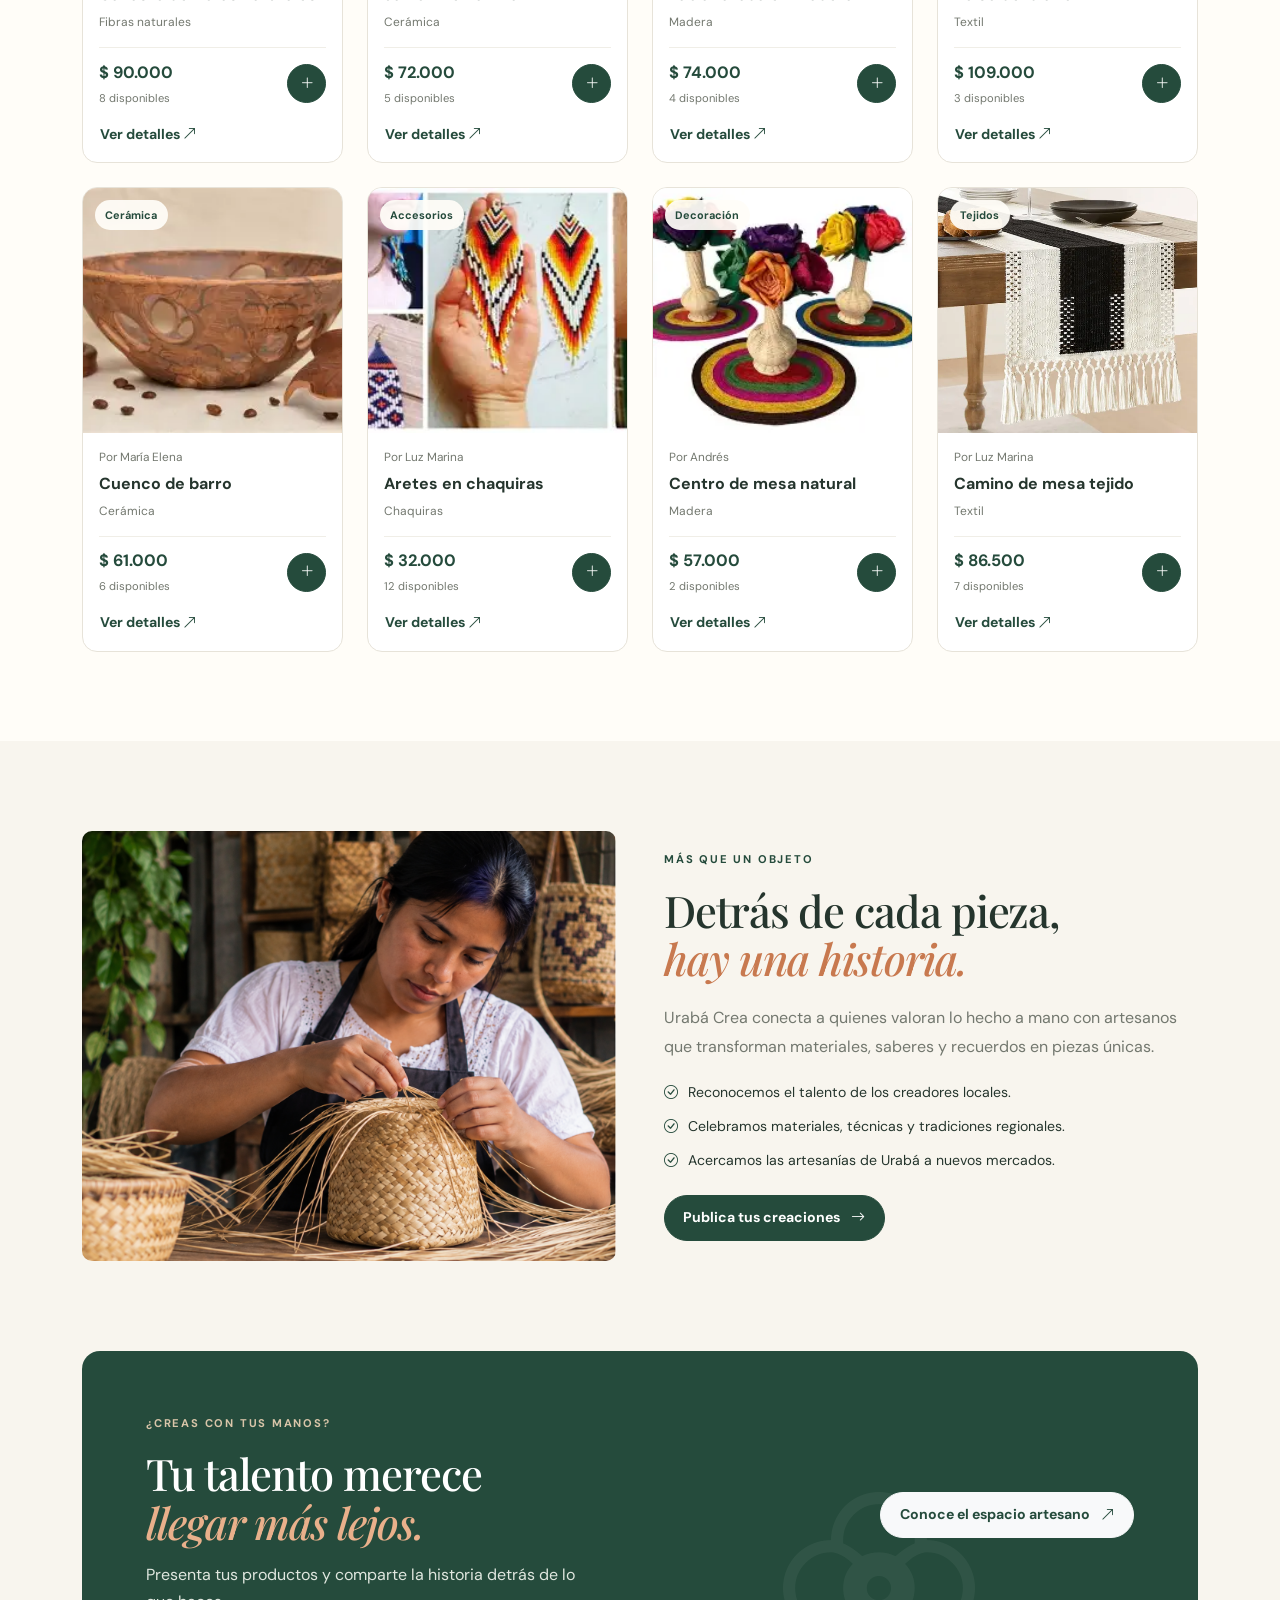
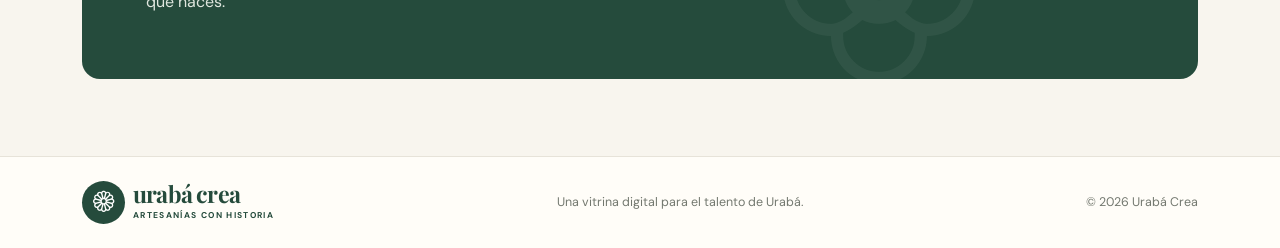
==== commit 1ae5d168: "Agregar interoperabilidad y seguridad de datos" ====
--- a/index.html
+++ b/index.html
@@ -42,6 +42,7 @@
           <li class="nav-item"><a class="nav-link active" href="#inicio">Inicio</a></li>
           <li class="nav-item"><a class="nav-link" href="#catalogo">Artesanías</a></li>
           <li class="nav-item"><a class="nav-link" href="#historia">Nuestra historia</a></li>
+          <li class="nav-item"><a class="nav-link" href="interoperabilidad.html">Interoperabilidad</a></li>
 
 
           <li class="nav-item">
